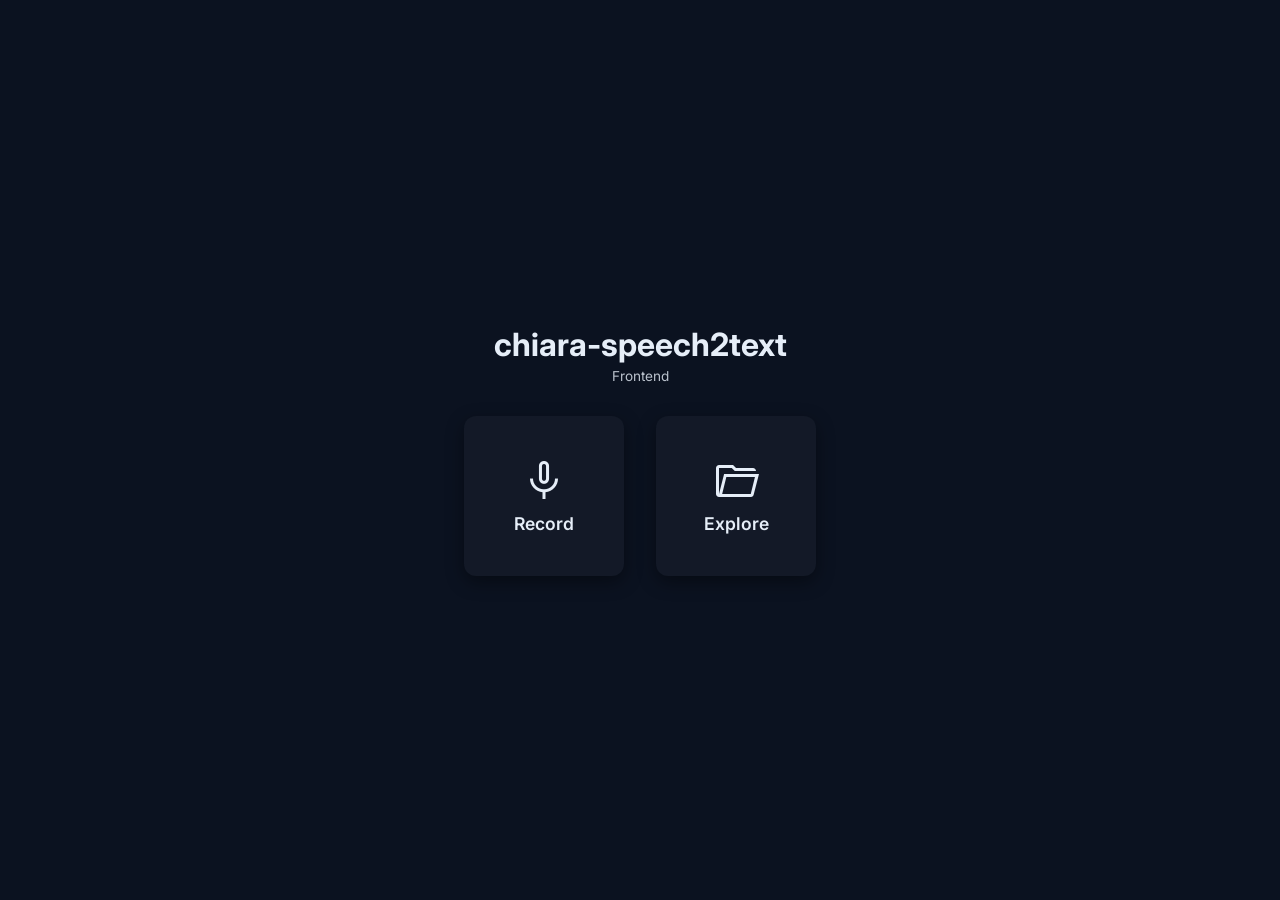
==== frontend/templates/index.html @ 5cd40ff1 "1st commit" ====
<!DOCTYPE html>
<html lang="en">

<head>
  <meta charset="UTF-8" />
  <meta name="viewport" content="width=device-width, initial-scale=1.0" />
  <title>chiara-speech2text — Home</title>

  <link rel="preconnect" href="https://fonts.googleapis.com">
  <link rel="preconnect" href="https://fonts.gstatic.com" crossorigin>
  <link
    href="https://fonts.googleapis.com/css2?family=Inter:wght@400;500;600;700&family=JetBrains+Mono:wght@400;500&display=swap"
    rel="stylesheet" />
  <link
    href="https://fonts.googleapis.com/css2?family=Material+Symbols+Outlined:opsz,wght,FILL,GRAD@24,400,0,0&display=swap"
    rel="stylesheet" />

  <link rel="stylesheet" href="/static/main.css" />
  <link rel="stylesheet" href="/static/style.css" />
  <style>
    body {
      display: flex;
      align-items: center;
      justify-content: center;
      height: 100vh;
      margin: 0;
      font-family: Inter, system-ui, Arial, sans-serif;
      background: var(--bg, #0b1220);
      color: var(--fg, #e6eef8);
    }

    .grid {
      display: flex;
      gap: 2rem;
    }

    .tile {
      display: flex;
      flex-direction: column;
      align-items: center;
      justify-content: center;
      width: 160px;
      height: 160px;
      border-radius: 12px;
      background: rgba(255, 255, 255, 0.03);
      text-decoration: none;
      color: inherit;
      box-shadow: 0 6px 18px rgba(0, 0, 0, 0.4);
    }

    .tile .icon {
      font-size: 48px;
      margin-bottom: 0.5rem;
    }

    .title {
      font-size: 1.1rem;
      font-weight: 600;
    }

    .subtitle {
      font-size: 0.85rem;
      opacity: 0.8
    }
  </style>
</head>

<body>
  <!-- Username -->
  <!-- <div class="username-container" style="position: fixed; top: 1.5rem; right: 1.5rem; width: auto; margin: 0; margin-top: 0;">
    <label for="username-input" style="margin: 0;">Username</label>
    <input type="text" id="username-input" class="setting-input" placeholder="chiara" value="chiara" style="width: 120px;">
    <button id="info-btn" class="info-button" title="Info" style="cursor: pointer;">
      <span class="material-symbols-outlined" style="color: var(--primary-color);">info</span>
    </button>
  </div> -->

  <!-- Username Info Modal -->
  <!-- <div id="username-info-modal" class="modal-overlay">
    <div class="modal-content">
      <button class="modal-close" aria-label="Close">&times;</button>
      <h2>Username Info</h2>
      <div style="padding: 0 1rem; line-height: 1.6;">
        <p>"username" is used to tag data, using format: <strong>YYYYMMDD_username</strong></p>
      </div>
    </div>
  </div> -->

  <main>
    <div style="text-align:center; margin-bottom:2rem;">
      <h1 style="margin:0 0 0.25rem 0;">chiara-speech2text</h1>
      <div class="subtitle">Frontend</div>
    </div>

    <div class="grid">
      <a class="tile" href="/recorder" title="Record Audio">
        <span class="material-symbols-outlined icon">mic</span>
        <div class="title">Record</div>
        <!-- <div class="subtitle">Record data</div> -->
      </a>

      <a class="tile" href="/explorer" title="Open Explorer">
        <span class="material-symbols-outlined icon">folder_open</span>
        <div class="title">Explore</div>
        <!-- <div class="subtitle">Explore and edit data</div> -->
      </a>
    </div>
  </main>

  <script>
    // Handle username info modal
    const infoBtn = document.getElementById('info-btn');
    const modal = document.getElementById('username-info-modal');
    const closeBtn = modal.querySelector('.modal-close');

    infoBtn.addEventListener('click', () => {
      modal.style.display = 'flex';
    });

    closeBtn.addEventListener('click', () => {
      modal.style.display = 'none';
    });

    modal.addEventListener('click', (e) => {
      if (e.target === modal) {
        modal.style.display = 'none';
      }
    });

    // Save username to localStorage when changed
    const usernameInput = document.getElementById('username-input');
    usernameInput.addEventListener('change', () => {
      localStorage.setItem('username', usernameInput.value);
    });

    // Load username from localStorage on page load
    window.addEventListener('load', () => {
      const saved = localStorage.getItem('username');
      if (saved) {
        usernameInput.value = saved;
      }
    });
  </script>
</body>

</html>
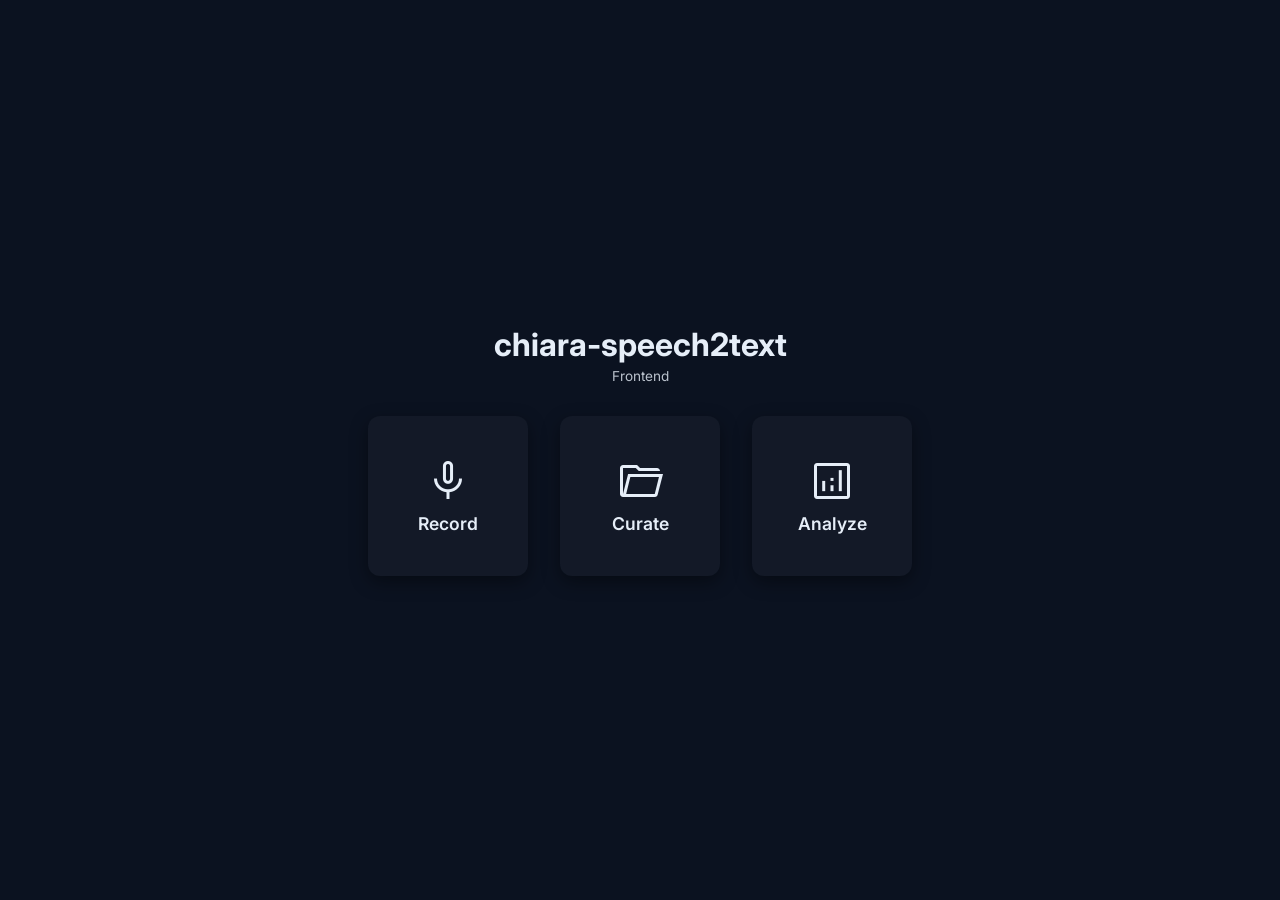
==== commit 12f612c7: "1st commit" ====
--- a/frontend/templates/index.html
+++ b/frontend/templates/index.html
@@ -101,9 +101,15 @@
 
       <a class="tile" href="/explorer" title="Open Explorer">
         <span class="material-symbols-outlined icon">folder_open</span>
-        <div class="title">Explore</div>
+        <div class="title">Curate</div>
         <!-- <div class="subtitle">Explore and edit data</div> -->
       </a>
+
+      <a class="tile" href="/analyze" title="Analyze Performance">
+        <span class="material-symbols-outlined icon">analytics</span>
+        <div class="title">Analyze</div>
+        <!-- <div class="subtitle">Explore and edit data</div> -->
+      </a>      
     </div>
   </main>
 
